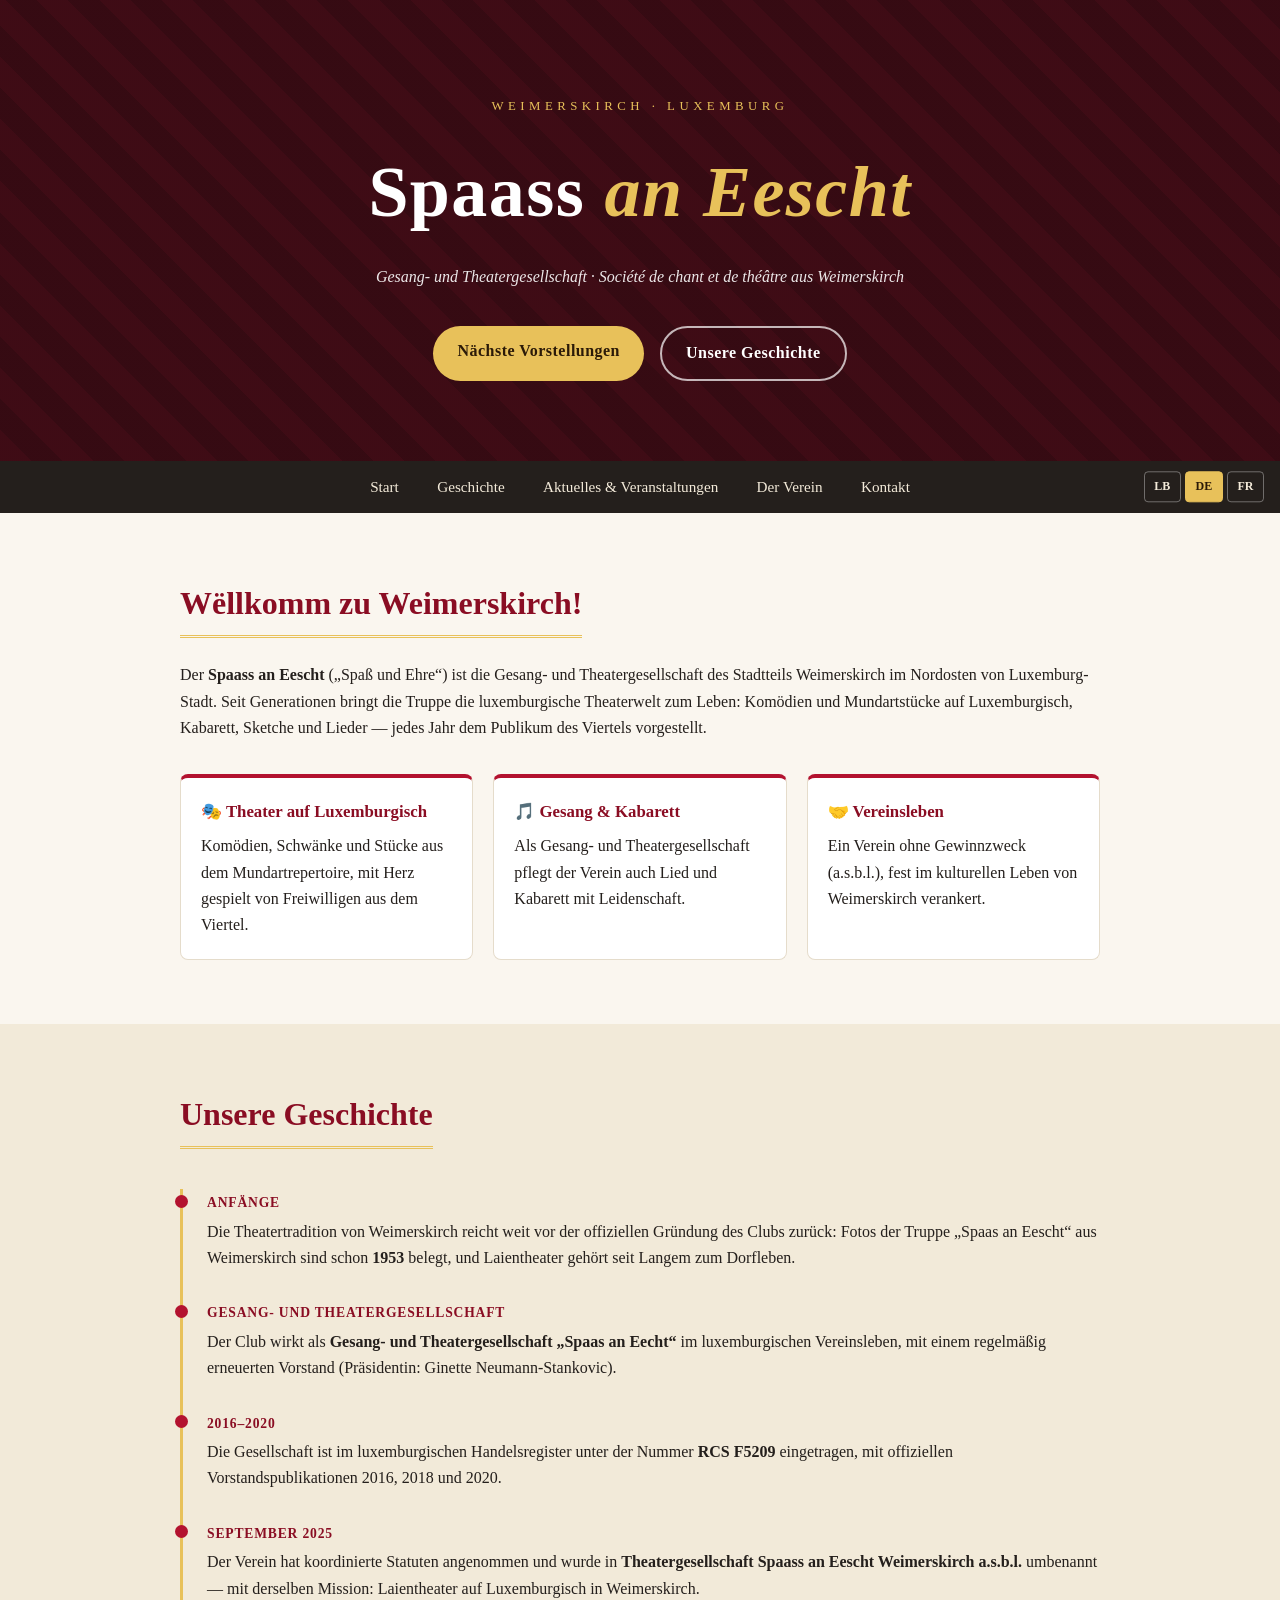
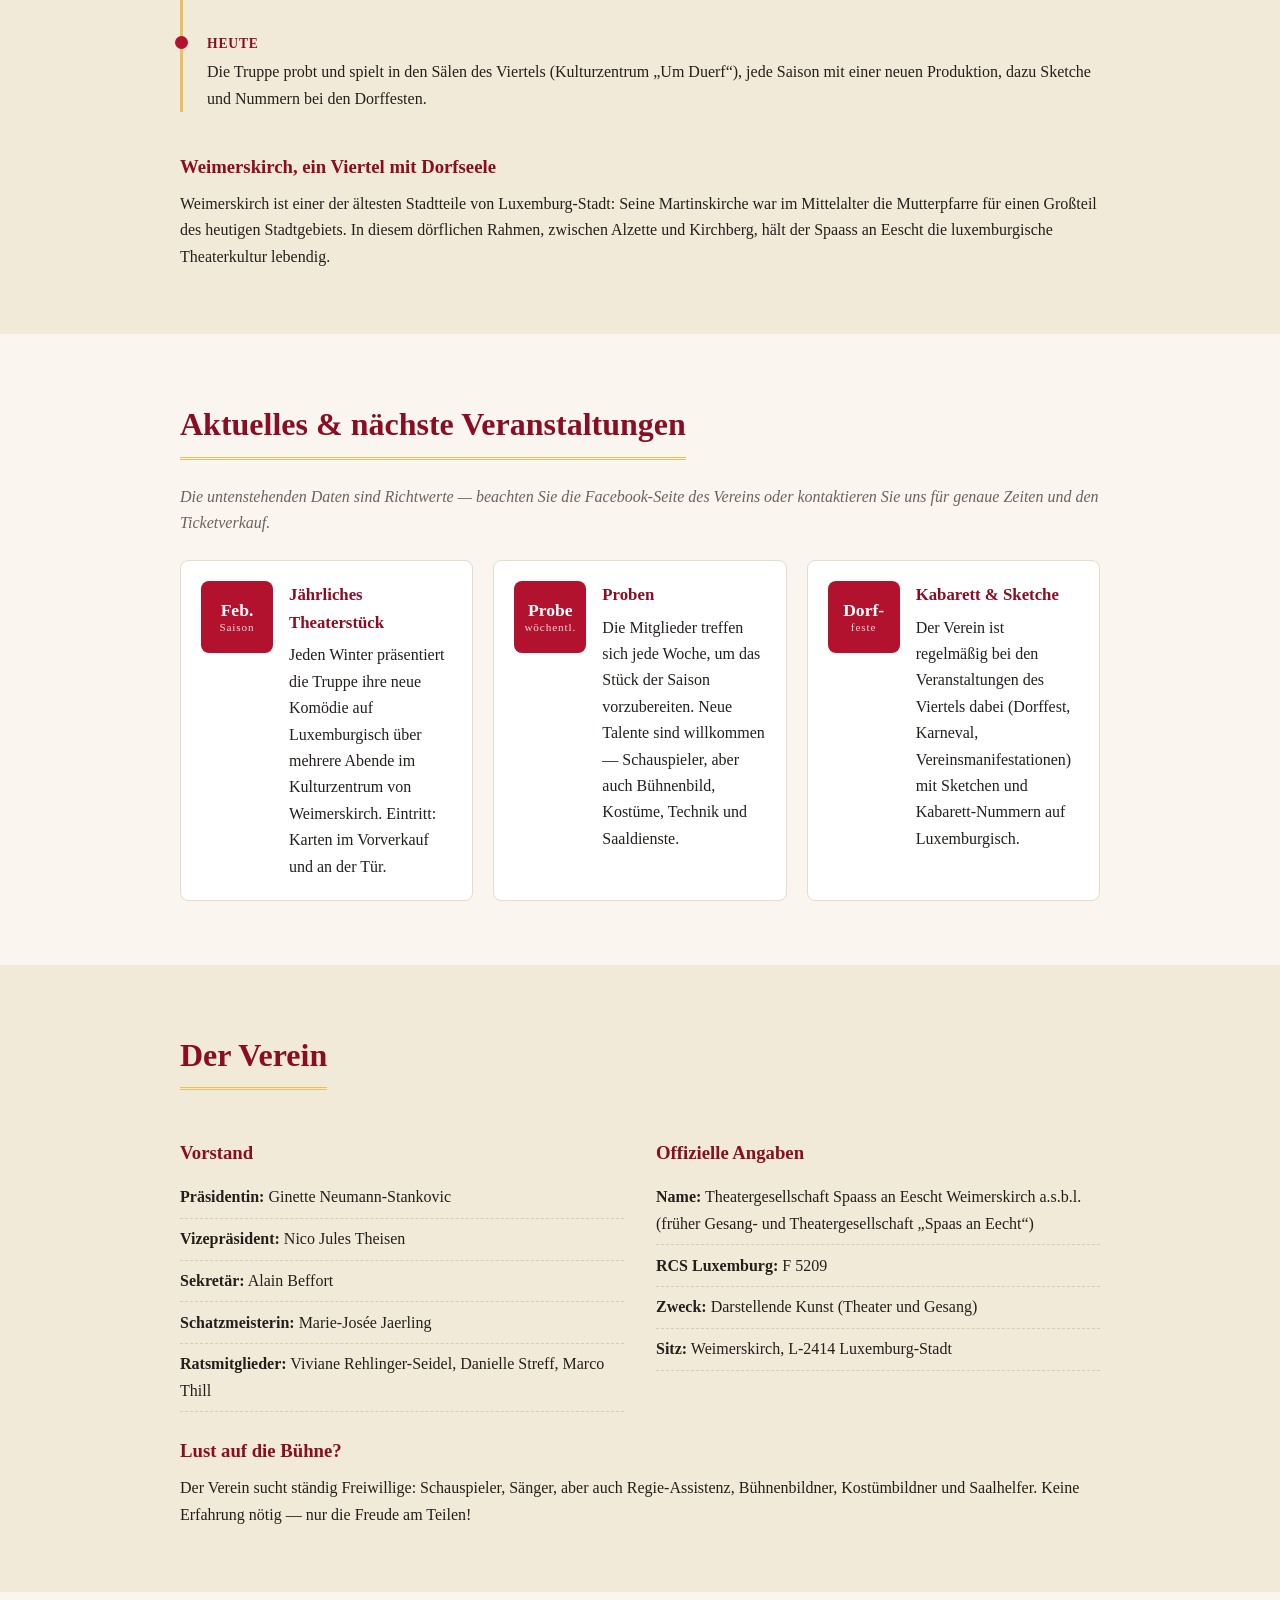
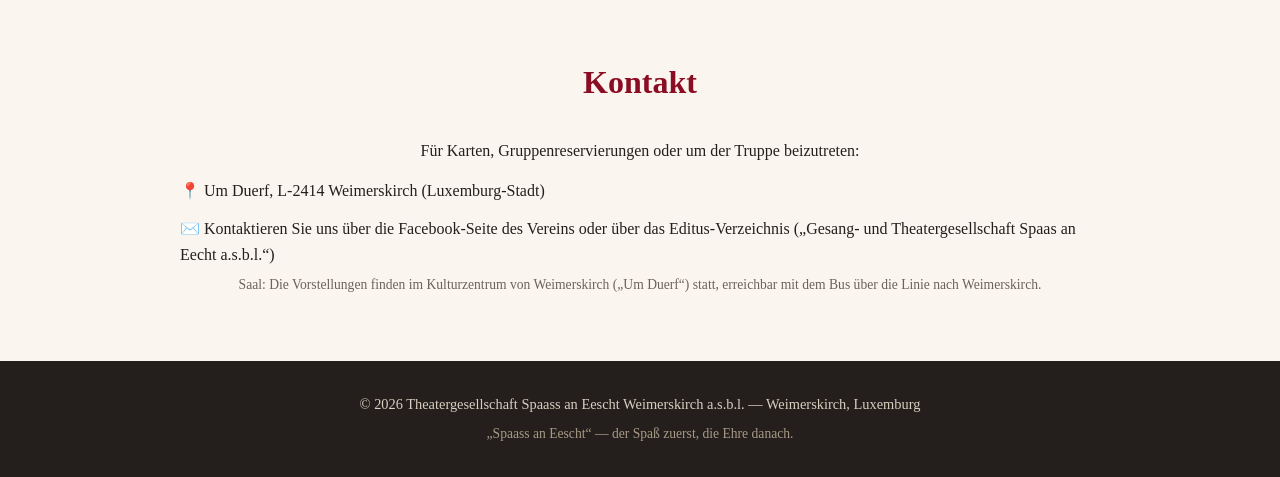
==== de.html @ a5dda0f0 "Add trilingual website for Theatergesellschaft Spaass an Eescht Weimerskirch Static site (LB default" ====
<!DOCTYPE html>
<html lang="de">
<head>
<meta charset="UTF-8">
<meta name="viewport" content="width=device-width, initial-scale=1.0">
<title>Theatergesellschaft Spaass an Eescht Weimerskirch a.s.b.l. — Theaterclub aus Weimerskirch</title>
<meta name="description" content="Offizielle Website des Theaterclubs Spaass an Eescht aus Weimerskirch (Luxemburg-Stadt): Geschichte der Gesang- und Theatergesellschaft, Aktuelles und nächste Vorstellungen.">
<link rel="stylesheet" href="css/style.css">
</head>
<body>

<header class="hero">
  <div class="hero-inner">
    <p class="hero-kicker">Weimerskirch · Luxemburg</p>
    <h1>Spaass <span>an Eescht</span></h1>
    <p class="hero-sub">Gesang- und Theatergesellschaft · Société de chant et de théâtre aus Weimerskirch</p>
    <div class="hero-cta">
      <a href="#veranstaltungen" class="btn btn-primary">Nächste Vorstellungen</a>
      <a href="#geschichte" class="btn btn-ghost">Unsere Geschichte</a>
    </div>
  </div>
</header>

<nav class="nav" id="nav">
  <ul>
    <li><a href="#start">Start</a></li>
    <li><a href="#geschichte">Geschichte</a></li>
    <li><a href="#veranstaltungen">Aktuelles &amp; Veranstaltungen</a></li>
    <li><a href="#verein">Der Verein</a></li>
    <li><a href="#kontakt">Kontakt</a></li>
  </ul>
  <ul class="lang-switch">
    <li><a href="index.html">LB</a></li>
    <li><a href="de.html" class="active" aria-current="page">DE</a></li>
    <li><a href="fr.html">FR</a></li>
  </ul>
</nav>

<main>

<section id="start" class="section intro">
  <div class="container">
    <h2>Wëllkomm zu Weimerskirch!</h2>
    <p>Der <strong>Spaass an Eescht</strong> („Spaß und Ehre“) ist die Gesang- und Theatergesellschaft
    des Stadtteils Weimerskirch im Nordosten von Luxemburg-Stadt. Seit Generationen bringt die Truppe
    die luxemburgische Theaterwelt zum Leben: Komödien und Mundartstücke auf Luxemburgisch, Kabarett,
    Sketche und Lieder — jedes Jahr dem Publikum des Viertels vorgestellt.</p>
    <div class="features">
      <div class="feature">
        <h3>🎭 Theater auf Luxemburgisch</h3>
        <p>Komödien, Schwänke und Stücke aus dem Mundartrepertoire, mit Herz gespielt von Freiwilligen aus dem Viertel.</p>
      </div>
      <div class="feature">
        <h3>🎵 Gesang &amp; Kabarett</h3>
        <p>Als Gesang- und Theatergesellschaft pflegt der Verein auch Lied und Kabarett mit Leidenschaft.</p>
      </div>
      <div class="feature">
        <h3>🤝 Vereinsleben</h3>
        <p>Ein Verein ohne Gewinnzweck (a.s.b.l.), fest im kulturellen Leben von Weimerskirch verankert.</p>
      </div>
    </div>
  </div>
</section>

<section id="geschichte" class="section section-alt">
  <div class="container">
    <h2>Unsere Geschichte</h2>
    <div class="timeline">
      <div class="timeline-item">
        <span class="timeline-date">Anfänge</span>
        <p>Die Theatertradition von Weimerskirch reicht weit vor der offiziellen Gründung des Clubs
        zurück: Fotos der Truppe „Spaas an Eescht“ aus Weimerskirch sind schon <strong>1953</strong>
        belegt, und Laientheater gehört seit Langem zum Dorfleben.</p>
      </div>
      <div class="timeline-item">
        <span class="timeline-date">Gesang- und Theatergesellschaft</span>
        <p>Der Club wirkt als <strong>Gesang- und Theatergesellschaft „Spaas an Eecht“</strong> im
        luxemburgischen Vereinsleben, mit einem regelmäßig erneuerten Vorstand
        (Präsidentin: Ginette Neumann-Stankovic).</p>
      </div>
      <div class="timeline-item">
        <span class="timeline-date">2016–2020</span>
        <p>Die Gesellschaft ist im luxemburgischen Handelsregister unter der Nummer
        <strong>RCS F5209</strong> eingetragen, mit offiziellen Vorstandspublikationen 2016, 2018 und 2020.</p>
      </div>
      <div class="timeline-item">
        <span class="timeline-date">September 2025</span>
        <p>Der Verein hat koordinierte Statuten angenommen und wurde in
        <strong>Theatergesellschaft Spaass an Eescht Weimerskirch a.s.b.l.</strong> umbenannt — mit
        derselben Mission: Laientheater auf Luxemburgisch in Weimerskirch.</p>
      </div>
      <div class="timeline-item">
        <span class="timeline-date">Heute</span>
        <p>Die Truppe probt und spielt in den Sälen des Viertels (Kulturzentrum „Um Duerf“), jede
        Saison mit einer neuen Produktion, dazu Sketche und Nummern bei den Dorffesten.</p>
      </div>
    </div>
    <h3>Weimerskirch, ein Viertel mit Dorfseele</h3>
    <p>Weimerskirch ist einer der ältesten Stadtteile von Luxemburg-Stadt: Seine Martinskirche war im
    Mittelalter die Mutterpfarre für einen Großteil des heutigen Stadtgebiets. In diesem dörflichen
    Rahmen, zwischen Alzette und Kirchberg, hält der Spaass an Eescht die luxemburgische Theaterkultur
    lebendig.</p>
  </div>
</section>

<section id="veranstaltungen" class="section">
  <div class="container">
    <h2>Aktuelles &amp; nächste Veranstaltungen</h2>
    <p class="note">Die untenstehenden Daten sind Richtwerte — beachten Sie die Facebook-Seite des
    Vereins oder kontaktieren Sie uns für genaue Zeiten und den Ticketverkauf.</p>
    <div class="events">
      <article class="event">
        <div class="event-date"><span class="day">Feb.</span><span class="year">Saison</span></div>
        <div class="event-body">
          <h3>Jährliches Theaterstück</h3>
          <p>Jeden Winter präsentiert die Truppe ihre neue Komödie auf Luxemburgisch über mehrere
          Abende im Kulturzentrum von Weimerskirch. Eintritt: Karten im Vorverkauf und an der Tür.</p>
        </div>
      </article>
      <article class="event">
        <div class="event-date"><span class="day">Probe</span><span class="year">wöchentl.</span></div>
        <div class="event-body">
          <h3>Proben</h3>
          <p>Die Mitglieder treffen sich jede Woche, um das Stück der Saison vorzubereiten. Neue
          Talente sind willkommen — Schauspieler, aber auch Bühnenbild, Kostüme, Technik und Saaldienste.</p>
        </div>
      </article>
      <article class="event">
        <div class="event-date"><span class="day">Dorf-</span><span class="year">feste</span></div>
        <div class="event-body">
          <h3>Kabarett &amp; Sketche</h3>
          <p>Der Verein ist regelmäßig bei den Veranstaltungen des Viertels dabei (Dorffest,
          Karneval, Vereinsmanifestationen) mit Sketchen und Kabarett-Nummern auf Luxemburgisch.</p>
        </div>
      </article>
    </div>
  </div>
</section>

<section id="verein" class="section section-alt">
  <div class="container">
    <h2>Der Verein</h2>
    <div class="assoc-grid">
      <div>
        <h3>Vorstand</h3>
        <ul class="committee">
          <li><strong>Präsidentin:</strong> Ginette Neumann-Stankovic</li>
          <li><strong>Vizepräsident:</strong> Nico Jules Theisen</li>
          <li><strong>Sekretär:</strong> Alain Beffort</li>
          <li><strong>Schatzmeisterin:</strong> Marie-Josée Jaerling</li>
          <li><strong>Ratsmitglieder:</strong> Viviane Rehlinger-Seidel, Danielle Streff, Marco Thill</li>
        </ul>
      </div>
      <div>
        <h3>Offizielle Angaben</h3>
        <ul class="registry">
          <li><strong>Name:</strong> Theatergesellschaft Spaass an Eescht Weimerskirch a.s.b.l.
          (früher Gesang- und Theatergesellschaft „Spaas an Eecht“)</li>
          <li><strong>RCS Luxemburg:</strong> F 5209</li>
          <li><strong>Zweck:</strong> Darstellende Kunst (Theater und Gesang)</li>
          <li><strong>Sitz:</strong> Weimerskirch, L-2414 Luxemburg-Stadt</li>
        </ul>
      </div>
    </div>
    <h3>Lust auf die Bühne?</h3>
    <p>Der Verein sucht ständig Freiwillige: Schauspieler, Sänger, aber auch Regie-Assistenz,
    Bühnenbildner, Kostümbildner und Saalhelfer. Keine Erfahrung nötig — nur die Freude am Teilen!</p>
  </div>
</section>

<section id="kontakt" class="section contact">
  <div class="container">
    <h2>Kontakt</h2>
    <p>Für Karten, Gruppenreservierungen oder um der Truppe beizutreten:</p>
    <ul class="contact-list">
      <li>📍 Um Duerf, L-2414 Weimerskirch (Luxemburg-Stadt)</li>
      <li>✉️ Kontaktieren Sie uns über die Facebook-Seite des Vereins oder über das Editus-Verzeichnis
      („Gesang- und Theatergesellschaft Spaas an Eecht a.s.b.l.“)</li>
    </ul>
    <p class="small">Saal: Die Vorstellungen finden im Kulturzentrum von Weimerskirch
    („Um Duerf“) statt, erreichbar mit dem Bus über die Linie nach Weimerskirch.</p>
  </div>
</section>

</main>

<footer class="footer">
  <div class="container">
    <p>© <span id="year">2026</span> Theatergesellschaft Spaass an Eescht Weimerskirch a.s.b.l. — Weimerskirch, Luxemburg</p>
    <p class="small">„Spaass an Eescht“ — der Spaß zuerst, die Ehre danach.</p>
  </div>
</footer>

<script>
document.getElementById('year').textContent = new Date().getFullYear();
</script>
</body>
</html>
---- css/style.css ----
:root {
  --red: #b3122f;
  --red-dark: #8a0d23;
  --gold: #e8c15a;
  --ink: #241f1c;
  --paper: #faf6ef;
  --muted: #6b625a;
}

* { margin: 0; padding: 0; box-sizing: border-box; }

body {
  font-family: Georgia, 'Times New Roman', serif;
  color: var(--ink);
  background: var(--paper);
  line-height: 1.65;
}

.container { max-width: 960px; margin: 0 auto; padding: 0 1.25rem; }

/* Hero */
.hero {
  background:
    linear-gradient(rgba(30, 10, 14, .78), rgba(30, 10, 14, .78)),
    repeating-linear-gradient(45deg, var(--red) 0 22px, var(--red-dark) 22px 44px);
  color: #fff;
  text-align: center;
  padding: 6rem 1.25rem 5rem;
}
.hero-kicker {
  letter-spacing: .35em;
  text-transform: uppercase;
  font-size: .8rem;
  color: var(--gold);
  margin-bottom: 1rem;
}
.hero h1 {
  font-size: clamp(2.6rem, 7vw, 4.5rem);
  font-weight: 700;
  letter-spacing: .02em;
}
.hero h1 span { color: var(--gold); font-style: italic; }
.hero-sub { margin-top: .75rem; font-style: italic; opacity: .9; }
.hero-cta { margin-top: 2.25rem; display: flex; gap: 1rem; justify-content: center; flex-wrap: wrap; }

.btn {
  display: inline-block;
  padding: .75rem 1.5rem;
  border-radius: 999px;
  text-decoration: none;
  font-weight: bold;
  letter-spacing: .03em;
  transition: transform .15s ease, background .15s ease;
}
.btn:hover { transform: translateY(-2px); }
.btn-primary { background: var(--gold); color: #2b1a08; }
.btn-ghost { border: 2px solid rgba(255,255,255,.7); color: #fff; }

/* Nav */
.nav {
  background: var(--ink);
  position: sticky;
  top: 0;
  z-index: 10;
}
.nav ul {
  list-style: none;
  display: flex;
  flex-wrap: wrap;
  justify-content: center;
  gap: 0;
  max-width: 960px;
  margin: 0 auto;
}
.nav a {
  display: block;
  padding: .85rem 1.2rem;
  color: #f3ead9;
  text-decoration: none;
  font-size: .95rem;
}
.nav a:hover { background: var(--red); color: #fff; }

.lang-switch {
  position: absolute;
  right: 1rem;
  top: 50%;
  transform: translateY(-50%);
  gap: .25rem !important;
}
.lang-switch a {
  padding: .3rem .6rem !important;
  font-size: .75rem !important;
  font-weight: bold;
  border: 1px solid rgba(255,255,255,.35);
  border-radius: 4px;
}
.lang-switch a.active {
  background: var(--gold);
  color: #2b1a08;
  border-color: var(--gold);
}

@media (max-width: 760px) {
  .nav { position: static; }
  .lang-switch {
    position: static;
    transform: none;
    margin-top: .25rem;
  }
}

/* Sections */
.section { padding: 4rem 0; }
.section-alt { background: #f2ead9; }
.section h2 {
  font-size: 2rem;
  margin-bottom: 1.5rem;
  color: var(--red-dark);
  border-bottom: 3px double var(--gold);
  display: inline-block;
  padding-bottom: .35rem;
}
.section h3 { margin: 1.5rem 0 .5rem; color: var(--red-dark); }
.section p + p { margin-top: .9rem; }
.note { font-style: italic; color: var(--muted); margin-bottom: 1.5rem; }
.small { font-size: .85rem; color: var(--muted); }

/* Intro features */
.features { display: grid; gap: 1.25rem; grid-template-columns: repeat(auto-fit, minmax(240px, 1fr)); margin-top: 2rem; }
.feature {
  background: #fff;
  border: 1px solid #e5dccb;
  border-top: 4px solid var(--red);
  padding: 1.25rem;
  border-radius: 8px;
}
.feature h3 { margin-top: 0; font-size: 1.05rem; }

/* Timeline */
.timeline { margin: 1rem 0 2.5rem; border-left: 3px solid var(--gold); padding-left: 1.5rem; }
.timeline-item { position: relative; margin-bottom: 1.75rem; }
.timeline-item::before {
  content: '';
  position: absolute;
  left: calc(-1.5rem - 8px);
  top: .35rem;
  width: 13px;
  height: 13px;
  border-radius: 50%;
  background: var(--red);
}
.timeline-date {
  display: inline-block;
  font-weight: bold;
  color: var(--red-dark);
  letter-spacing: .06em;
  text-transform: uppercase;
  font-size: .85rem;
  margin-bottom: .25rem;
}

/* Events */
.events { display: grid; gap: 1.25rem; grid-template-columns: repeat(auto-fit, minmax(280px, 1fr)); }
.event {
  display: flex;
  gap: 1rem;
  background: #fff;
  border: 1px solid #e5dccb;
  border-radius: 8px;
  padding: 1.25rem;
}
.event-date {
  flex: 0 0 auto;
  width: 72px;
  height: 72px;
  border-radius: 8px;
  background: var(--red);
  color: #fff;
  display: flex;
  flex-direction: column;
  align-items: center;
  justify-content: center;
  text-align: center;
  line-height: 1.2;
}
.event-date .day { font-size: 1.1rem; font-weight: bold; }
.event-date .year { font-size: .7rem; opacity: .85; letter-spacing: .08em; }
.event-body h3 { margin: 0 0 .35rem; font-size: 1.05rem; }

/* Association */
.assoc-grid { display: grid; gap: 2rem; grid-template-columns: repeat(auto-fit, minmax(300px, 1fr)); }
.committee, .registry, .contact-list { list-style: none; margin-top: .5rem; }
.committee li, .registry li, .contact-list li { padding: .45rem 0; border-bottom: 1px dashed #d8cbae; }
.contact-list li { border-bottom: none; padding: .35rem 0; }

/* Contact */
.contact { text-align: center; }
.contact h2 { display: block; border: none; }
.contact-list { display: inline-block; text-align: left; margin-top: .5rem; }

/* Footer */
.footer {
  background: var(--ink);
  color: #d8cfc0;
  text-align: center;
  padding: 2rem 0;
  font-size: .9rem;
}
.footer .small { color: #a89a86; margin-top: .4rem; }
.footer .container { padding-top: 0; padding-bottom: 0; }
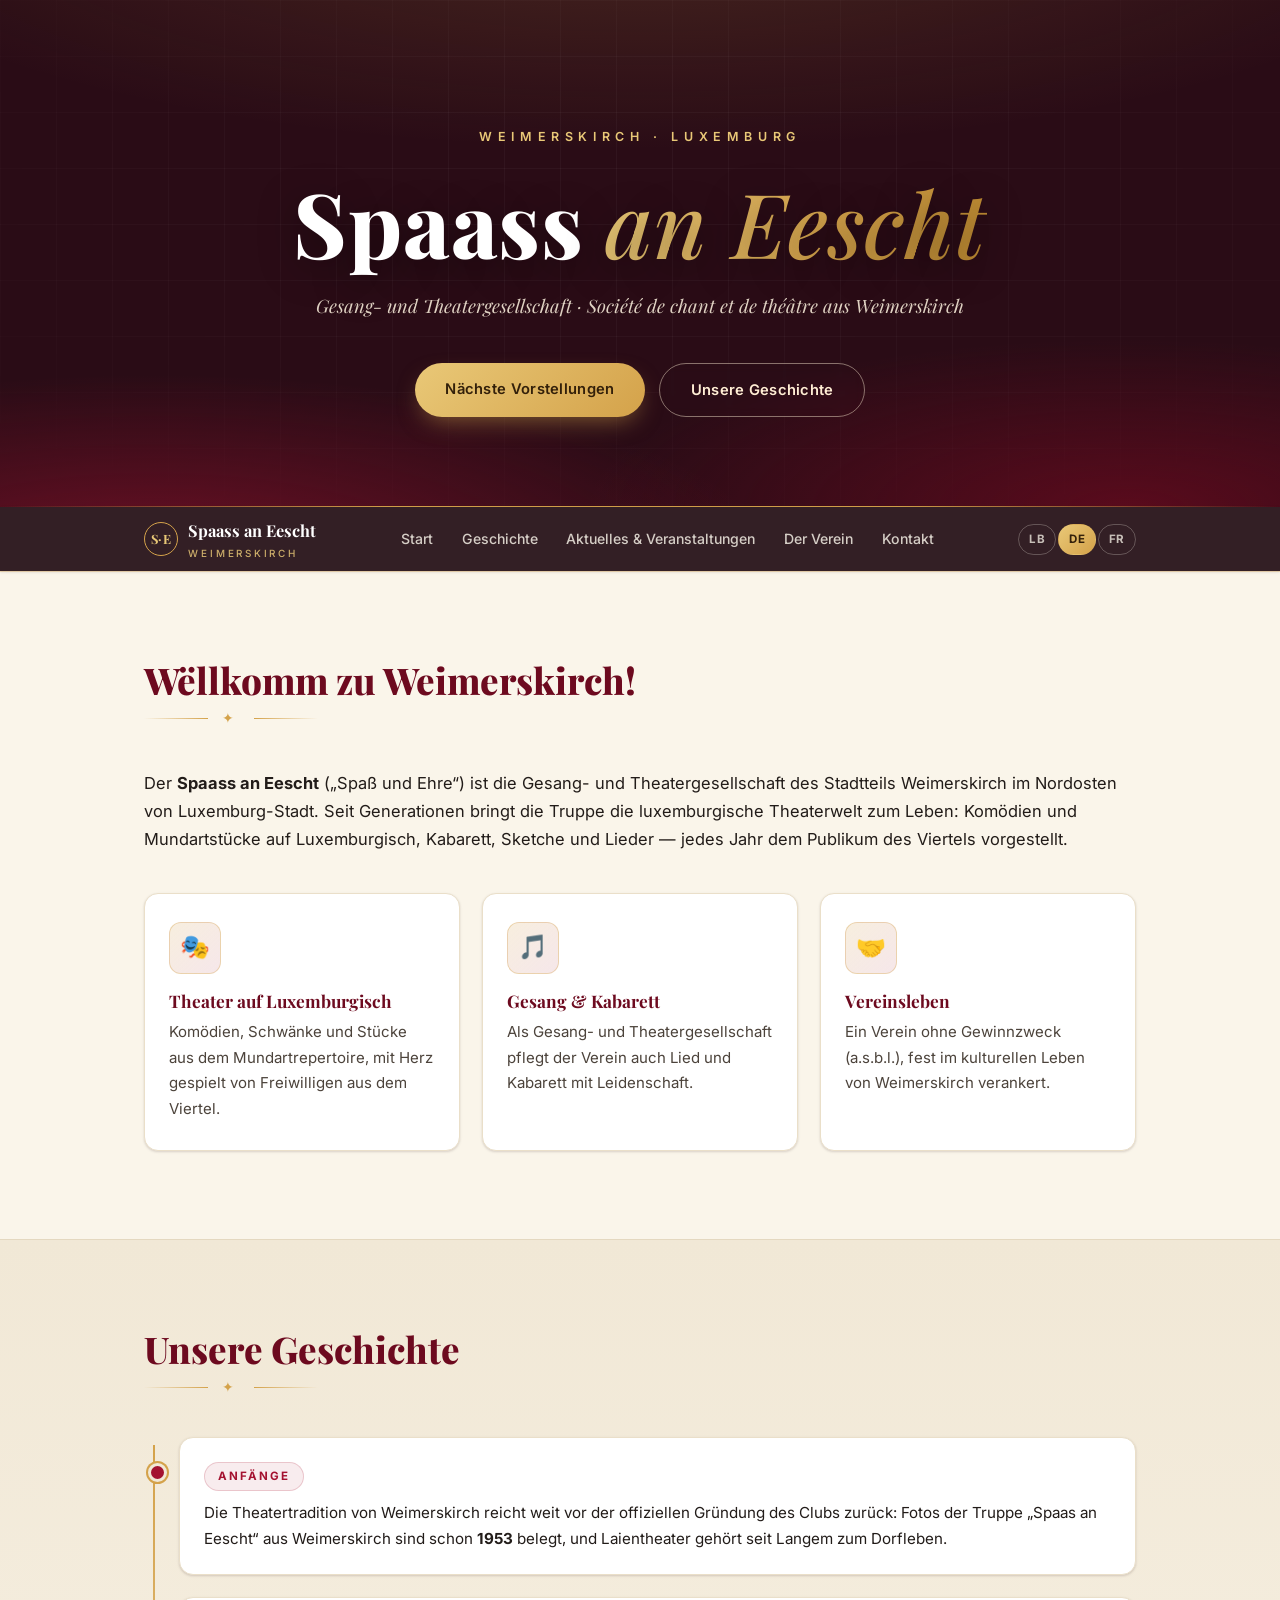
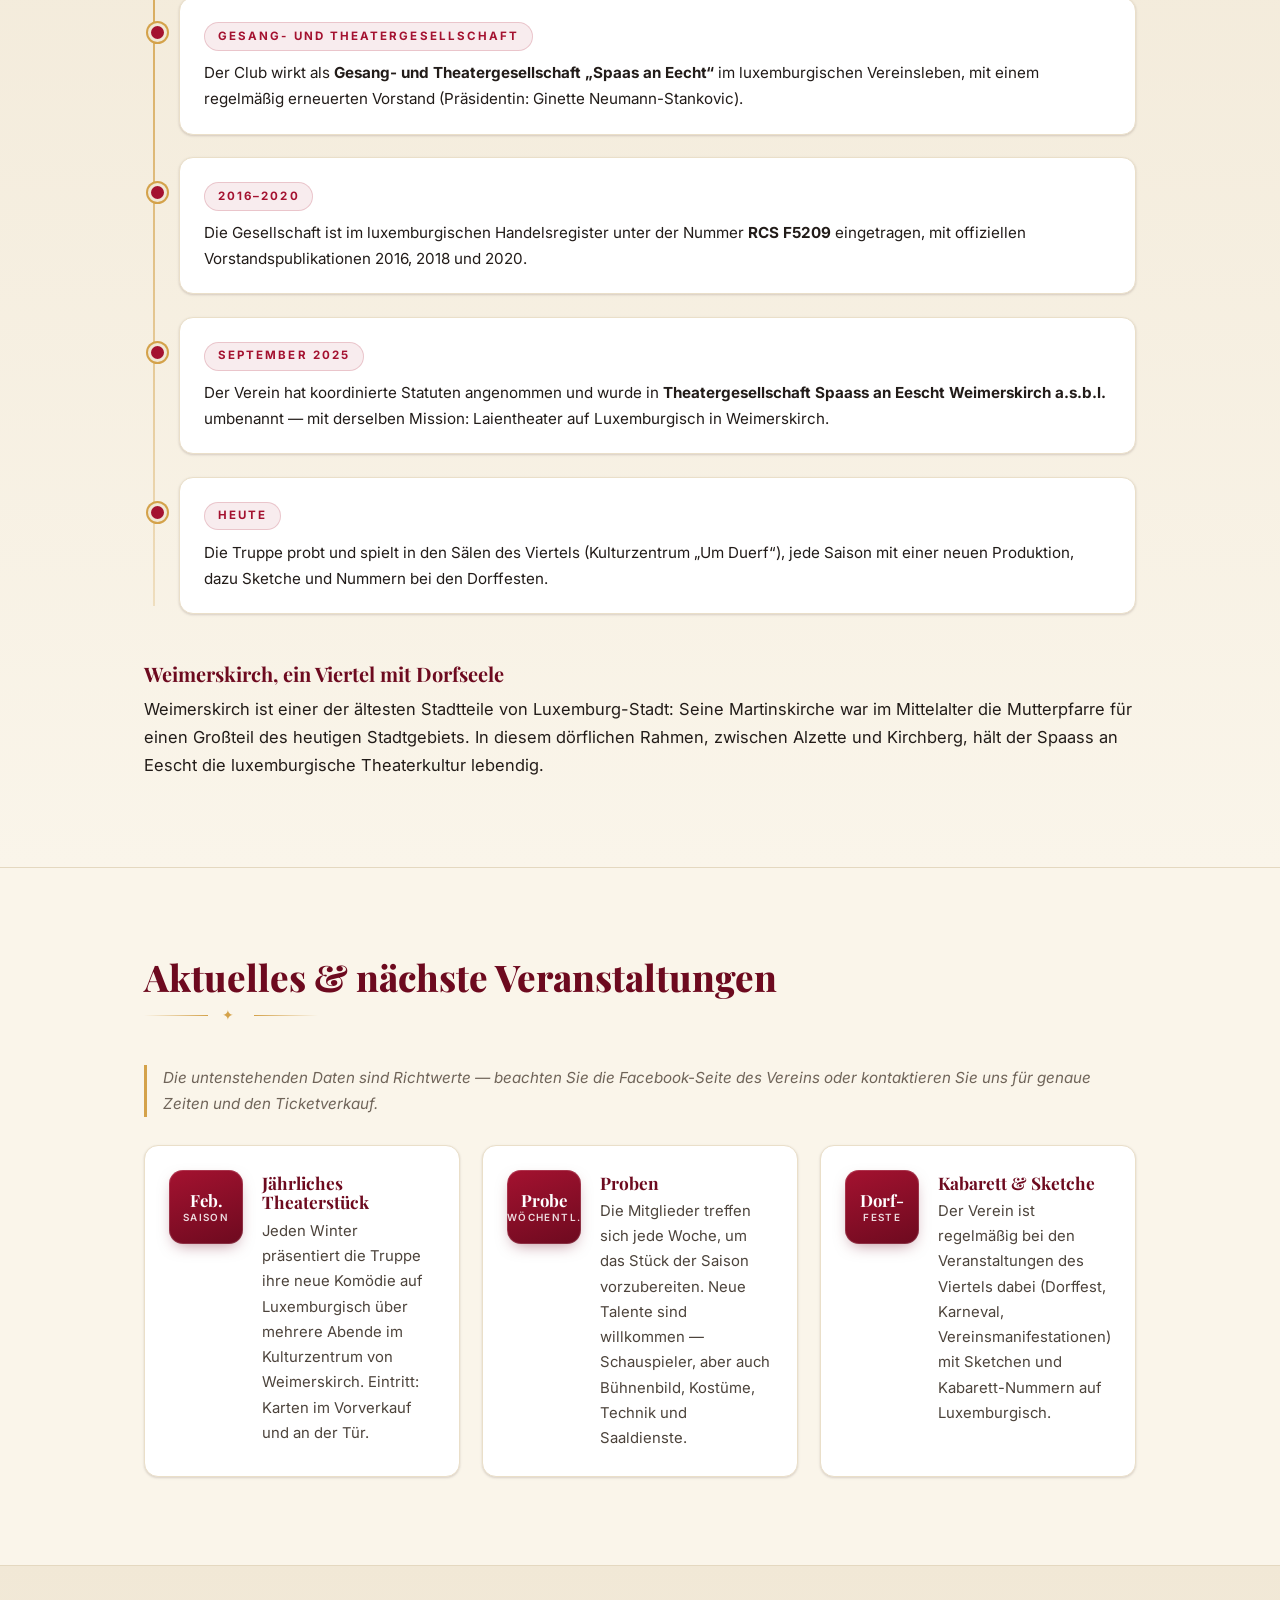
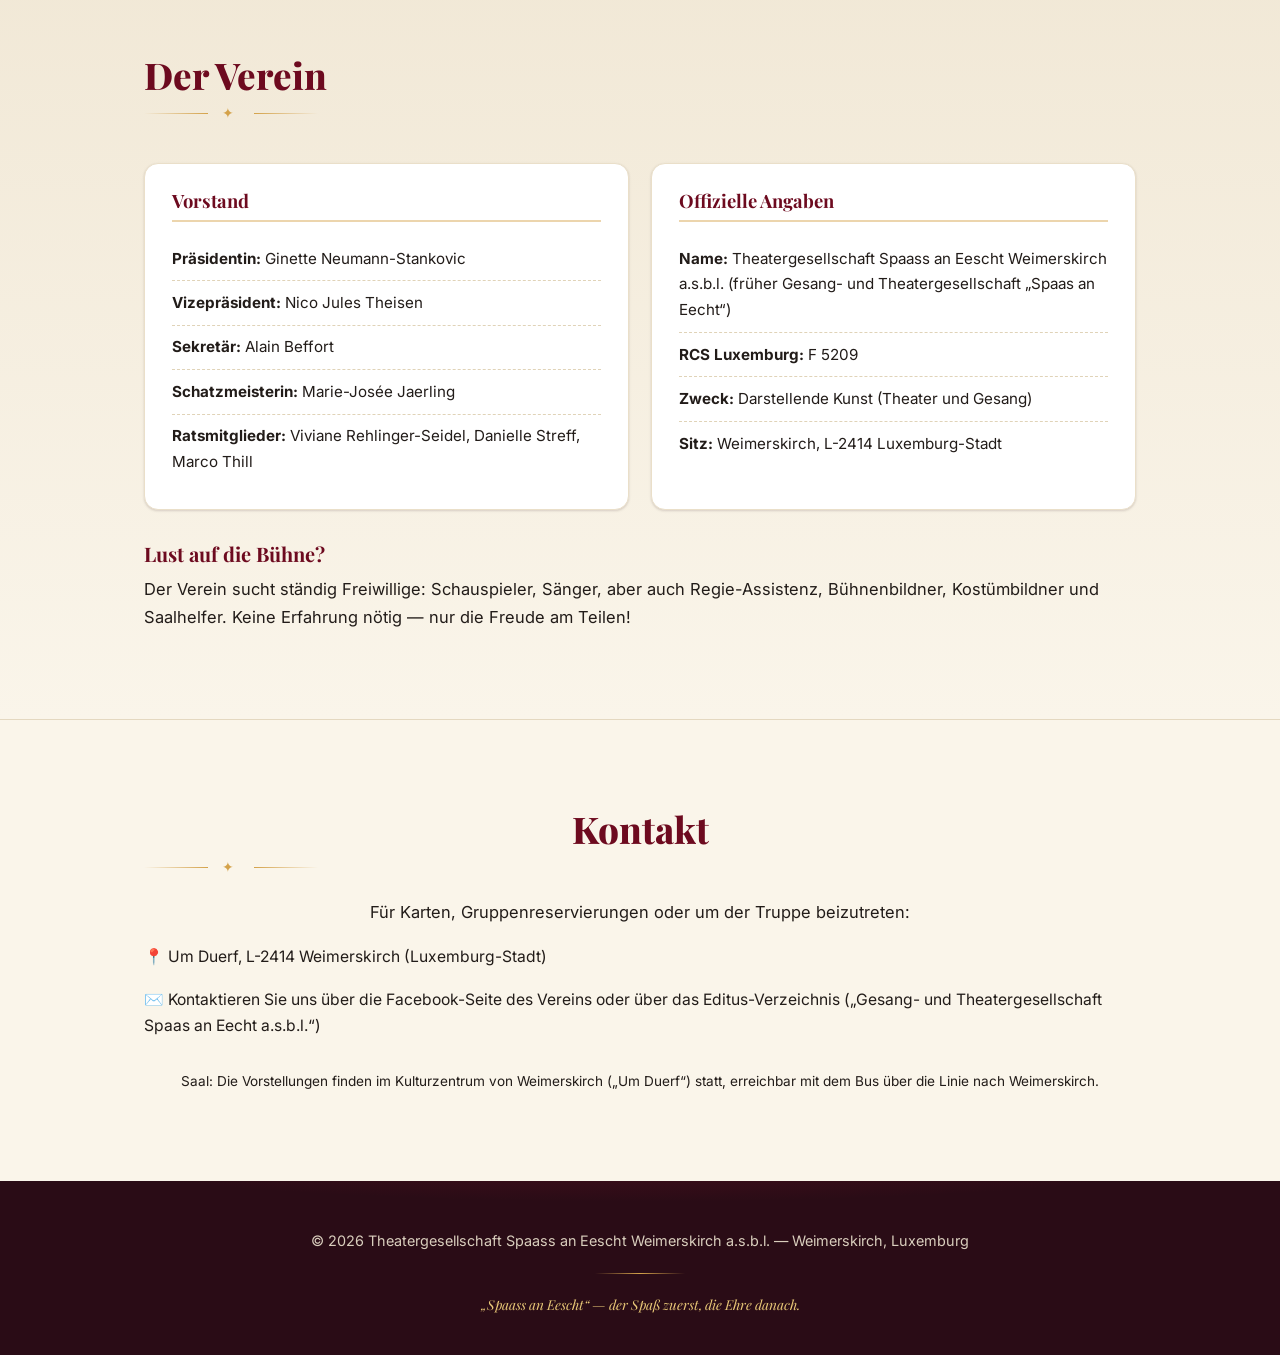
==== commit 749c35b7: "Redesign: professional typography, hero, cards and animations - Playfair Display + Inter typography," ====
--- a/de.html
+++ b/de.html
@@ -6,8 +6,12 @@
 <title>Theatergesellschaft Spaass an Eescht Weimerskirch a.s.b.l. — Theaterclub aus Weimerskirch</title>
 <meta name="description" content="Offizielle Website des Theaterclubs Spaass an Eescht aus Weimerskirch (Luxemburg-Stadt): Geschichte der Gesang- und Theatergesellschaft, Aktuelles und nächste Vorstellungen.">
 <link rel="stylesheet" href="css/style.css">
+<link rel="icon" type="image/svg+xml" href="favicon.svg">
+<link rel="preconnect" href="https://fonts.googleapis.com">
+<link rel="preconnect" href="https://fonts.gstatic.com" crossorigin>
+<link href="https://fonts.googleapis.com/css2?family=Inter:wght@400;500;600;700&family=Playfair+Display:ital,wght@0,600;0,700;0,800;1,500;1,700&display=swap" rel="stylesheet">
 </head>
-<body>
+<body id="top">
 
 <header class="hero">
   <div class="hero-inner">
@@ -22,7 +26,12 @@
 </header>
 
 <nav class="nav" id="nav">
-  <ul>
+  <div class="nav-inner">
+    <a class="nav-brand" href="#top">
+      <span class="monogram">S·E</span>
+      <span class="brand-name">Spaass an Eescht<small>Weimerskirch</small></span>
+    </a>
+    <ul class="site-links">
     <li><a href="#start">Start</a></li>
     <li><a href="#geschichte">Geschichte</a></li>
     <li><a href="#veranstaltungen">Aktuelles &amp; Veranstaltungen</a></li>
@@ -34,28 +43,34 @@
     <li><a href="de.html" class="active" aria-current="page">DE</a></li>
     <li><a href="fr.html">FR</a></li>
   </ul>
+</div>
 </nav>
 
 <main>
 
 <section id="start" class="section intro">
   <div class="container">
-    <h2>Wëllkomm zu Weimerskirch!</h2>
-    <p>Der <strong>Spaass an Eescht</strong> („Spaß und Ehre“) ist die Gesang- und Theatergesellschaft
+    <div class="section-head reveal">
+      <h2>Wëllkomm zu Weimerskirch!</h2>
+      <div class="ornament"><span>&#10022;</span></div>
+    </div>    <p>Der <strong>Spaass an Eescht</strong> („Spaß und Ehre“) ist die Gesang- und Theatergesellschaft
     des Stadtteils Weimerskirch im Nordosten von Luxemburg-Stadt. Seit Generationen bringt die Truppe
     die luxemburgische Theaterwelt zum Leben: Komödien und Mundartstücke auf Luxemburgisch, Kabarett,
     Sketche und Lieder — jedes Jahr dem Publikum des Viertels vorgestellt.</p>
     <div class="features">
       <div class="feature">
-        <h3>🎭 Theater auf Luxemburgisch</h3>
+        <div class="icon">🎭</div>
+        <h3>Theater auf Luxemburgisch</h3>
         <p>Komödien, Schwänke und Stücke aus dem Mundartrepertoire, mit Herz gespielt von Freiwilligen aus dem Viertel.</p>
       </div>
       <div class="feature">
-        <h3>🎵 Gesang &amp; Kabarett</h3>
+        <div class="icon">🎵</div>
+        <h3>Gesang &amp; Kabarett</h3>
         <p>Als Gesang- und Theatergesellschaft pflegt der Verein auch Lied und Kabarett mit Leidenschaft.</p>
       </div>
       <div class="feature">
-        <h3>🤝 Vereinsleben</h3>
+        <div class="icon">🤝</div>
+        <h3>Vereinsleben</h3>
         <p>Ein Verein ohne Gewinnzweck (a.s.b.l.), fest im kulturellen Leben von Weimerskirch verankert.</p>
       </div>
     </div>
@@ -64,8 +79,10 @@
 
 <section id="geschichte" class="section section-alt">
   <div class="container">
-    <h2>Unsere Geschichte</h2>
-    <div class="timeline">
+    <div class="section-head reveal">
+      <h2>Unsere Geschichte</h2>
+      <div class="ornament"><span>&#10022;</span></div>
+    </div>    <div class="timeline">
       <div class="timeline-item">
         <span class="timeline-date">Anfänge</span>
         <p>Die Theatertradition von Weimerskirch reicht weit vor der offiziellen Gründung des Clubs
@@ -105,8 +122,10 @@
 
 <section id="veranstaltungen" class="section">
   <div class="container">
-    <h2>Aktuelles &amp; nächste Veranstaltungen</h2>
-    <p class="note">Die untenstehenden Daten sind Richtwerte — beachten Sie die Facebook-Seite des
+    <div class="section-head reveal">
+      <h2>Aktuelles &amp; nächste Veranstaltungen</h2>
+      <div class="ornament"><span>&#10022;</span></div>
+    </div>    <p class="note">Die untenstehenden Daten sind Richtwerte — beachten Sie die Facebook-Seite des
     Vereins oder kontaktieren Sie uns für genaue Zeiten und den Ticketverkauf.</p>
     <div class="events">
       <article class="event">
@@ -139,8 +158,10 @@
 
 <section id="verein" class="section section-alt">
   <div class="container">
-    <h2>Der Verein</h2>
-    <div class="assoc-grid">
+    <div class="section-head reveal">
+      <h2>Der Verein</h2>
+      <div class="ornament"><span>&#10022;</span></div>
+    </div>    <div class="assoc-grid">
       <div>
         <h3>Vorstand</h3>
         <ul class="committee">
@@ -170,8 +191,10 @@
 
 <section id="kontakt" class="section contact">
   <div class="container">
-    <h2>Kontakt</h2>
-    <p>Für Karten, Gruppenreservierungen oder um der Truppe beizutreten:</p>
+    <div class="section-head reveal">
+      <h2>Kontakt</h2>
+      <div class="ornament"><span>&#10022;</span></div>
+    </div>    <p>Für Karten, Gruppenreservierungen oder um der Truppe beizutreten:</p>
     <ul class="contact-list">
       <li>📍 Um Duerf, L-2414 Weimerskirch (Luxemburg-Stadt)</li>
       <li>✉️ Kontaktieren Sie uns über die Facebook-Seite des Vereins oder über das Editus-Verzeichnis
@@ -187,10 +210,12 @@
 <footer class="footer">
   <div class="container">
     <p>© <span id="year">2026</span> Theatergesellschaft Spaass an Eescht Weimerskirch a.s.b.l. — Weimerskirch, Luxemburg</p>
-    <p class="small">„Spaass an Eescht“ — der Spaß zuerst, die Ehre danach.</p>
+    <div class="rule"></div>
+    <p class="tagline small">„Spaass an Eescht“ — der Spaß zuerst, die Ehre danach.</p>
   </div>
 </footer>
 
+<script src="js/main.js"></script>
 <script>
 document.getElementById('year').textContent = new Date().getFullYear();
 </script>
--- a/css/style.css
+++ b/css/style.css
@@ -1,211 +1,508 @@
+/* ============================================================
+   Spaass an Eescht — Weimerskirch
+   Design system
+   ============================================================ */
+
 :root {
-  --red: #b3122f;
-  --red-dark: #8a0d23;
-  --gold: #e8c15a;
-  --ink: #241f1c;
-  --paper: #faf6ef;
-  --muted: #6b625a;
+  --red: #a41230;
+  --red-deep: #6d0a1f;
+  --burgundy: #2a0c16;
+  --gold: #d4a24a;
+  --gold-soft: #e9c877;
+  --cream: #faf5ea;
+  --cream-deep: #f1e8d6;
+  --ink: #221c19;
+  --muted: #6f6459;
+  --card: #ffffff;
+  --shadow-sm: 0 1px 3px rgba(42, 12, 22, .10), 0 1px 2px rgba(42, 12, 22, .06);
+  --shadow-md: 0 10px 30px -12px rgba(42, 12, 22, .25);
+  --shadow-lg: 0 24px 60px -20px rgba(42, 12, 22, .35);
+  --radius: 14px;
+  --serif: "Playfair Display", Georgia, "Times New Roman", serif;
+  --sans: "Inter", -apple-system, "Segoe UI", Helvetica, Arial, sans-serif;
 }
 
 * { margin: 0; padding: 0; box-sizing: border-box; }
 
+html { scroll-behavior: smooth; scroll-padding-top: 4.5rem; }
+
 body {
-  font-family: Georgia, 'Times New Roman', serif;
+  font-family: var(--sans);
+  font-size: 16.5px;
   color: var(--ink);
-  background: var(--paper);
-  line-height: 1.65;
-}
-
-.container { max-width: 960px; margin: 0 auto; padding: 0 1.25rem; }
-
-/* Hero */
+  background: var(--cream);
+  line-height: 1.7;
+  -webkit-font-smoothing: antialiased;
+  text-rendering: optimizeLegibility;
+}
+
+.container {
+  max-width: 1040px;
+  margin: 0 auto;
+  padding: 0 1.5rem;
+}
+
+h1, h2, h3 { font-family: var(--serif); line-height: 1.15; }
+
+a { color: var(--red); }
+
+::selection { background: var(--gold-soft); color: var(--burgundy); }
+
+/* ---------- Ornament ---------- */
+.ornament {
+  display: flex;
+  align-items: center;
+  gap: .9rem;
+  margin: .35rem 0 1.1rem;
+}
+.ornament::before,
+.ornament::after {
+  content: '';
+  height: 1px;
+  width: 64px;
+  background: linear-gradient(90deg, transparent, var(--gold));
+}
+.ornament::after { background: linear-gradient(270deg, transparent, var(--gold)); }
+.ornament span { color: var(--gold); font-size: .85rem; letter-spacing: .4em; }
+
+/* ---------- Hero ---------- */
 .hero {
-  background:
-    linear-gradient(rgba(30, 10, 14, .78), rgba(30, 10, 14, .78)),
-    repeating-linear-gradient(45deg, var(--red) 0 22px, var(--red-dark) 22px 44px);
+  position: relative;
+  overflow: hidden;
   color: #fff;
   text-align: center;
-  padding: 6rem 1.25rem 5rem;
-}
+  padding: clamp(5rem, 14vh, 9rem) 1.5rem clamp(4rem, 10vh, 6.5rem);
+  background:
+    radial-gradient(120% 90% at 50% -20%, rgba(212, 162, 74, .18), transparent 55%),
+    radial-gradient(80% 60% at 12% 110%, rgba(164, 18, 48, .55), transparent 60%),
+    radial-gradient(70% 55% at 88% 100%, rgba(109, 10, 31, .7), transparent 60%),
+    var(--burgundy);
+}
+.hero::before {
+  content: '';
+  position: absolute;
+  inset: 0;
+  background:
+    linear-gradient(90deg, rgba(255,255,255,.035) 1px, transparent 1px),
+    linear-gradient(rgba(255,255,255,.035) 1px, transparent 1px);
+  background-size: 56px 56px;
+  mask-image: radial-gradient(75% 75% at 50% 40%, #000 30%, transparent 100%);
+  -webkit-mask-image: radial-gradient(75% 75% at 50% 40%, #000 30%, transparent 100%);
+  pointer-events: none;
+}
+.hero::after {
+  content: '';
+  position: absolute;
+  left: 0; right: 0; bottom: 0;
+  height: 1px;
+  background: linear-gradient(90deg, transparent, var(--gold) 30%, var(--gold) 70%, transparent);
+}
+.hero-inner { position: relative; max-width: 860px; margin: 0 auto; }
+
 .hero-kicker {
-  letter-spacing: .35em;
+  font-family: var(--sans);
+  font-size: .78rem;
+  font-weight: 600;
+  letter-spacing: .45em;
   text-transform: uppercase;
-  font-size: .8rem;
-  color: var(--gold);
-  margin-bottom: 1rem;
+  color: var(--gold-soft);
+  margin-bottom: 1.4rem;
 }
 .hero h1 {
-  font-size: clamp(2.6rem, 7vw, 4.5rem);
-  font-weight: 700;
-  letter-spacing: .02em;
-}
-.hero h1 span { color: var(--gold); font-style: italic; }
-.hero-sub { margin-top: .75rem; font-style: italic; opacity: .9; }
-.hero-cta { margin-top: 2.25rem; display: flex; gap: 1rem; justify-content: center; flex-wrap: wrap; }
+  font-size: clamp(3rem, 9vw, 5.6rem);
+  font-weight: 800;
+  letter-spacing: .01em;
+  text-shadow: 0 8px 40px rgba(0,0,0,.45);
+}
+.hero h1 span {
+  display: inline-block;
+  font-style: italic;
+  font-weight: 500;
+  background: linear-gradient(105deg, var(--gold-soft), var(--gold) 60%, #b9862f);
+  -webkit-background-clip: text;
+  background-clip: text;
+  -webkit-text-fill-color: transparent;
+}
+.hero-sub {
+  margin-top: 1.1rem;
+  font-family: var(--serif);
+  font-style: italic;
+  font-size: 1.15rem;
+  color: rgba(255, 244, 224, .85);
+}
+.hero-cta {
+  margin-top: 2.6rem;
+  display: flex;
+  gap: .9rem;
+  justify-content: center;
+  flex-wrap: wrap;
+}
 
 .btn {
   display: inline-block;
-  padding: .75rem 1.5rem;
+  padding: .85rem 1.9rem;
   border-radius: 999px;
   text-decoration: none;
-  font-weight: bold;
-  letter-spacing: .03em;
-  transition: transform .15s ease, background .15s ease;
+  font-family: var(--sans);
+  font-weight: 600;
+  font-size: .92rem;
+  letter-spacing: .02em;
+  transition: transform .2s ease, box-shadow .2s ease, background .2s ease, border-color .2s ease;
 }
 .btn:hover { transform: translateY(-2px); }
-.btn-primary { background: var(--gold); color: #2b1a08; }
-.btn-ghost { border: 2px solid rgba(255,255,255,.7); color: #fff; }
-
-/* Nav */
+.btn-primary {
+  background: linear-gradient(135deg, var(--gold-soft), var(--gold));
+  color: #33200a;
+  box-shadow: 0 10px 25px -8px rgba(212, 162, 74, .55);
+}
+.btn-primary:hover { box-shadow: 0 16px 32px -10px rgba(212, 162, 74, .65); }
+.btn-ghost {
+  border: 1.5px solid rgba(255, 240, 214, .45);
+  color: #ffeed4;
+  backdrop-filter: blur(4px);
+}
+.btn-ghost:hover { border-color: var(--gold-soft); color: var(--gold-soft); }
+
+/* ---------- Nav ---------- */
 .nav {
-  background: var(--ink);
   position: sticky;
   top: 0;
-  z-index: 10;
+  z-index: 50;
+  background: rgba(34, 12, 20, .92);
+  backdrop-filter: blur(12px);
+  -webkit-backdrop-filter: blur(12px);
+  box-shadow: 0 1px 0 rgba(212, 162, 74, .35), var(--shadow-sm);
+}
+.nav-inner {
+  max-width: 1040px;
+  margin: 0 auto;
+  padding: 0 1.5rem;
+  display: flex;
+  align-items: center;
+  justify-content: space-between;
+  gap: 1rem;
+  min-height: 64px;
+}
+.nav-brand {
+  display: flex;
+  align-items: center;
+  gap: .65rem;
+  text-decoration: none;
+  color: #fff;
+}
+.nav-brand .monogram {
+  width: 34px;
+  height: 34px;
+  display: grid;
+  place-items: center;
+  border-radius: 50%;
+  border: 1.5px solid var(--gold);
+  color: var(--gold-soft);
+  font-family: var(--serif);
+  font-weight: 700;
+  font-size: .8rem;
+  letter-spacing: .05em;
+  flex-shrink: 0;
+}
+.nav-brand .brand-name {
+  font-family: var(--serif);
+  font-size: 1.02rem;
+  font-weight: 700;
+  white-space: nowrap;
+}
+.nav-brand .brand-name small {
+  display: block;
+  font-family: var(--sans);
+  font-size: .62rem;
+  font-weight: 500;
+  letter-spacing: .28em;
+  text-transform: uppercase;
+  color: rgba(233, 200, 119, .85);
 }
 .nav ul {
   list-style: none;
   display: flex;
   flex-wrap: wrap;
-  justify-content: center;
-  gap: 0;
-  max-width: 960px;
-  margin: 0 auto;
-}
-.nav a {
+  align-items: center;
+  gap: .1rem;
+}
+.site-links a {
   display: block;
-  padding: .85rem 1.2rem;
-  color: #f3ead9;
+  padding: .55rem .85rem;
+  color: rgba(250, 245, 234, .82);
   text-decoration: none;
+  font-size: .88rem;
+  font-weight: 500;
+  border-radius: 8px;
+  transition: color .15s ease, background .15s ease;
+}
+.site-links a:hover { color: #fff; background: rgba(164, 18, 48, .55); }
+
+.lang-switch { gap: .35rem; }
+.lang-switch a {
+  display: block;
+  padding: .28rem .62rem;
+  font-size: .72rem;
+  font-weight: 700;
+  letter-spacing: .06em;
+  color: rgba(250, 245, 234, .75);
+  text-decoration: none;
+  border: 1px solid rgba(250, 245, 234, .25);
+  border-radius: 999px;
+  transition: all .15s ease;
+}
+.lang-switch a:hover { border-color: var(--gold-soft); color: var(--gold-soft); }
+.lang-switch a.active {
+  background: linear-gradient(135deg, var(--gold-soft), var(--gold));
+  border-color: transparent;
+  color: #33200a;
+}
+
+@media (max-width: 900px) {
+  .nav-inner { flex-wrap: wrap; padding: .6rem 1.5rem; }
+  .site-links { order: 3; width: 100%; justify-content: center; }
+}
+@media (max-width: 480px) {
+  .nav-brand .brand-name { display: none; }
+  .site-links a { padding: .5rem .6rem; font-size: .82rem; }
+}
+
+/* ---------- Sections ---------- */
+.section { padding: clamp(3.25rem, 8vw, 5.5rem) 0; }
+.section-alt {
+  background:
+    linear-gradient(180deg, var(--cream-deep), var(--cream));
+  border-top: 1px solid #e4d8c0;
+  border-bottom: 1px solid #e4d8c0;
+}
+
+.section-head { margin-bottom: 2.4rem; }
+.section h2 {
+  font-size: clamp(1.7rem, 4vw, 2.3rem);
+  font-weight: 800;
+  color: var(--red-deep);
+}
+.section h3 {
+  margin: 2rem 0 .6rem;
+  font-size: 1.25rem;
+  color: var(--red-deep);
+}
+.section p + p { margin-top: .95rem; }
+.note {
+  font-style: italic;
+  color: var(--muted);
   font-size: .95rem;
-}
-.nav a:hover { background: var(--red); color: #fff; }
-
-.lang-switch {
+  margin-bottom: 1.75rem;
+  padding-left: 1rem;
+  border-left: 3px solid var(--gold);
+}
+.small, .footer .small { font-size: .85rem; }
+
+/* ---------- Intro features ---------- */
+.features {
+  display: grid;
+  gap: 1.4rem;
+  grid-template-columns: repeat(auto-fit, minmax(250px, 1fr));
+  margin-top: 2.5rem;
+}
+.feature {
+  background: var(--card);
+  border: 1px solid #eadfc9;
+  border-radius: var(--radius);
+  padding: 1.75rem 1.5rem;
+  box-shadow: var(--shadow-sm);
+  transition: transform .25s ease, box-shadow .25s ease;
+}
+.feature:hover { transform: translateY(-5px); box-shadow: var(--shadow-md); }
+.feature .icon {
+  display: grid;
+  place-items: center;
+  width: 52px;
+  height: 52px;
+  margin-bottom: 1.1rem;
+  font-size: 1.5rem;
+  border-radius: 12px;
+  background: linear-gradient(135deg, rgba(212,162,74,.18), rgba(164,18,48,.10));
+  border: 1px solid rgba(212, 162, 74, .35);
+}
+.feature h3 { margin: 0 0 .5rem; font-size: 1.08rem; }
+.feature p { font-size: .94rem; color: #4c433b; }
+
+/* ---------- Timeline ---------- */
+.timeline {
+  margin: 2rem 0 3rem;
+  position: relative;
+  padding-left: 2.2rem;
+  display: grid;
+  gap: 1.4rem;
+}
+.timeline::before {
+  content: '';
   position: absolute;
-  right: 1rem;
-  top: 50%;
-  transform: translateY(-50%);
-  gap: .25rem !important;
-}
-.lang-switch a {
-  padding: .3rem .6rem !important;
-  font-size: .75rem !important;
-  font-weight: bold;
-  border: 1px solid rgba(255,255,255,.35);
-  border-radius: 4px;
-}
-.lang-switch a.active {
-  background: var(--gold);
-  color: #2b1a08;
-  border-color: var(--gold);
-}
-
-@media (max-width: 760px) {
-  .nav { position: static; }
-  .lang-switch {
-    position: static;
-    transform: none;
-    margin-top: .25rem;
-  }
-}
-
-/* Sections */
-.section { padding: 4rem 0; }
-.section-alt { background: #f2ead9; }
-.section h2 {
-  font-size: 2rem;
-  margin-bottom: 1.5rem;
-  color: var(--red-dark);
-  border-bottom: 3px double var(--gold);
-  display: inline-block;
-  padding-bottom: .35rem;
-}
-.section h3 { margin: 1.5rem 0 .5rem; color: var(--red-dark); }
-.section p + p { margin-top: .9rem; }
-.note { font-style: italic; color: var(--muted); margin-bottom: 1.5rem; }
-.small { font-size: .85rem; color: var(--muted); }
-
-/* Intro features */
-.features { display: grid; gap: 1.25rem; grid-template-columns: repeat(auto-fit, minmax(240px, 1fr)); margin-top: 2rem; }
-.feature {
-  background: #fff;
-  border: 1px solid #e5dccb;
-  border-top: 4px solid var(--red);
-  padding: 1.25rem;
-  border-radius: 8px;
-}
-.feature h3 { margin-top: 0; font-size: 1.05rem; }
-
-/* Timeline */
-.timeline { margin: 1rem 0 2.5rem; border-left: 3px solid var(--gold); padding-left: 1.5rem; }
-.timeline-item { position: relative; margin-bottom: 1.75rem; }
+  left: 9px;
+  top: 8px;
+  bottom: 8px;
+  width: 2px;
+  background: linear-gradient(180deg, var(--gold), rgba(212,162,74,.25));
+}
+.timeline-item {
+  position: relative;
+  background: var(--card);
+  border: 1px solid #eadfc9;
+  border-radius: var(--radius);
+  padding: 1.35rem 1.5rem;
+  box-shadow: var(--shadow-sm);
+  transition: transform .25s ease, box-shadow .25s ease;
+}
+.timeline-item:hover { transform: translateX(5px); box-shadow: var(--shadow-md); }
 .timeline-item::before {
   content: '';
   position: absolute;
-  left: calc(-1.5rem - 8px);
-  top: .35rem;
+  left: calc(-2.2rem + 3px);
+  top: 1.55rem;
   width: 13px;
   height: 13px;
   border-radius: 50%;
   background: var(--red);
+  border: 3px solid var(--cream-deep);
+  box-shadow: 0 0 0 2px var(--gold);
 }
 .timeline-date {
   display: inline-block;
-  font-weight: bold;
-  color: var(--red-dark);
-  letter-spacing: .06em;
+  font-family: var(--sans);
+  font-size: .72rem;
+  font-weight: 700;
+  letter-spacing: .18em;
   text-transform: uppercase;
-  font-size: .85rem;
-  margin-bottom: .25rem;
-}
-
-/* Events */
-.events { display: grid; gap: 1.25rem; grid-template-columns: repeat(auto-fit, minmax(280px, 1fr)); }
+  color: var(--red);
+  background: rgba(164, 18, 48, .08);
+  border: 1px solid rgba(164, 18, 48, .18);
+  border-radius: 999px;
+  padding: .22rem .8rem;
+  margin-bottom: .6rem;
+}
+.timeline-item p { font-size: .95rem; }
+
+/* ---------- Events ---------- */
+.events {
+  display: grid;
+  gap: 1.4rem;
+  grid-template-columns: repeat(auto-fit, minmax(280px, 1fr));
+}
 .event {
   display: flex;
-  gap: 1rem;
-  background: #fff;
-  border: 1px solid #e5dccb;
-  border-radius: 8px;
-  padding: 1.25rem;
-}
+  gap: 1.2rem;
+  background: var(--card);
+  border: 1px solid #eadfc9;
+  border-radius: var(--radius);
+  padding: 1.5rem;
+  box-shadow: var(--shadow-sm);
+  transition: transform .25s ease, box-shadow .25s ease;
+}
+.event:hover { transform: translateY(-5px); box-shadow: var(--shadow-md); }
 .event-date {
   flex: 0 0 auto;
-  width: 72px;
-  height: 72px;
-  border-radius: 8px;
-  background: var(--red);
+  width: 74px;
+  height: 74px;
+  border-radius: var(--radius);
+  background: linear-gradient(160deg, var(--red), var(--red-deep));
   color: #fff;
   display: flex;
   flex-direction: column;
   align-items: center;
   justify-content: center;
   text-align: center;
-  line-height: 1.2;
-}
-.event-date .day { font-size: 1.1rem; font-weight: bold; }
-.event-date .year { font-size: .7rem; opacity: .85; letter-spacing: .08em; }
-.event-body h3 { margin: 0 0 .35rem; font-size: 1.05rem; }
-
-/* Association */
-.assoc-grid { display: grid; gap: 2rem; grid-template-columns: repeat(auto-fit, minmax(300px, 1fr)); }
-.committee, .registry, .contact-list { list-style: none; margin-top: .5rem; }
-.committee li, .registry li, .contact-list li { padding: .45rem 0; border-bottom: 1px dashed #d8cbae; }
-.contact-list li { border-bottom: none; padding: .35rem 0; }
-
-/* Contact */
+  line-height: 1.25;
+  box-shadow: inset 0 0 0 1px rgba(255,255,255,.15), 0 6px 16px -6px rgba(109, 10, 31, .5);
+}
+.event-date .day { font-family: var(--serif); font-size: 1.05rem; font-weight: 700; }
+.event-date .year {
+  font-family: var(--sans);
+  font-size: .62rem;
+  font-weight: 600;
+  letter-spacing: .14em;
+  text-transform: uppercase;
+  opacity: .85;
+}
+.event-body h3 { margin: .15rem 0 .4rem; font-size: 1.08rem; }
+.event-body p { font-size: .93rem; color: #4c433b; }
+
+/* ---------- Association ---------- */
+.assoc-grid {
+  display: grid;
+  gap: 1.4rem;
+  grid-template-columns: repeat(auto-fit, minmax(300px, 1fr));
+  margin-bottom: 1rem;
+}
+.assoc-grid > div {
+  background: var(--card);
+  border: 1px solid #eadfc9;
+  border-radius: var(--radius);
+  padding: 1.6rem 1.7rem;
+  box-shadow: var(--shadow-sm);
+}
+.assoc-grid h3 {
+  margin: 0 0 .9rem;
+  padding-bottom: .6rem;
+  font-size: 1.15rem;
+  border-bottom: 2px solid rgba(212, 162, 74, .45);
+}
+.committee, .registry, .contact-list { list-style: none; }
+.committee li, .registry li {
+  padding: .55rem 0;
+  font-size: .95rem;
+  border-bottom: 1px dashed #e0d3b8;
+}
+.committee li:last-child, .registry li:last-child { border-bottom: none; }
+
+/* ---------- Contact ---------- */
 .contact { text-align: center; }
-.contact h2 { display: block; border: none; }
-.contact-list { display: inline-block; text-align: left; margin-top: .5rem; }
-
-/* Footer */
+.contact .section-head { margin-bottom: 1.2rem; }
+.contact-list {
+  display: inline-block;
+  text-align: left;
+  margin: .6rem 0 1.4rem;
+}
+.contact-list li {
+  padding: .5rem 0;
+  font-size: .98rem;
+  border-bottom: none;
+}
+
+/* ---------- Footer ---------- */
 .footer {
-  background: var(--ink);
-  color: #d8cfc0;
+  background:
+    radial-gradient(90% 70% at 50% -30%, rgba(164, 18, 48, .35), transparent 60%),
+    var(--burgundy);
+  color: #d9cebd;
   text-align: center;
-  padding: 2rem 0;
+  padding: 3rem 0 2.4rem;
   font-size: .9rem;
 }
-.footer .small { color: #a89a86; margin-top: .4rem; }
 .footer .container { padding-top: 0; padding-bottom: 0; }
+.footer .tagline {
+  font-family: var(--serif);
+  font-style: italic;
+  color: var(--gold-soft);
+  margin-top: .5rem;
+}
+.footer .rule {
+  width: 90px;
+  height: 1px;
+  margin: 1.2rem auto;
+  background: linear-gradient(90deg, transparent, var(--gold), transparent);
+}
+
+/* ---------- Reveal animation ---------- */
+.reveal {
+  opacity: 0;
+  transform: translateY(22px);
+  transition: opacity .7s ease, transform .7s cubic-bezier(.2, .7, .3, 1);
+}
+.reveal.is-visible { opacity: 1; transform: none; }
+
+@media (prefers-reduced-motion: reduce) {
+  html { scroll-behavior: auto; }
+  .reveal { opacity: 1; transform: none; transition: none; }
+  .btn:hover, .feature:hover, .event:hover, .timeline-item:hover { transform: none; }
+}
